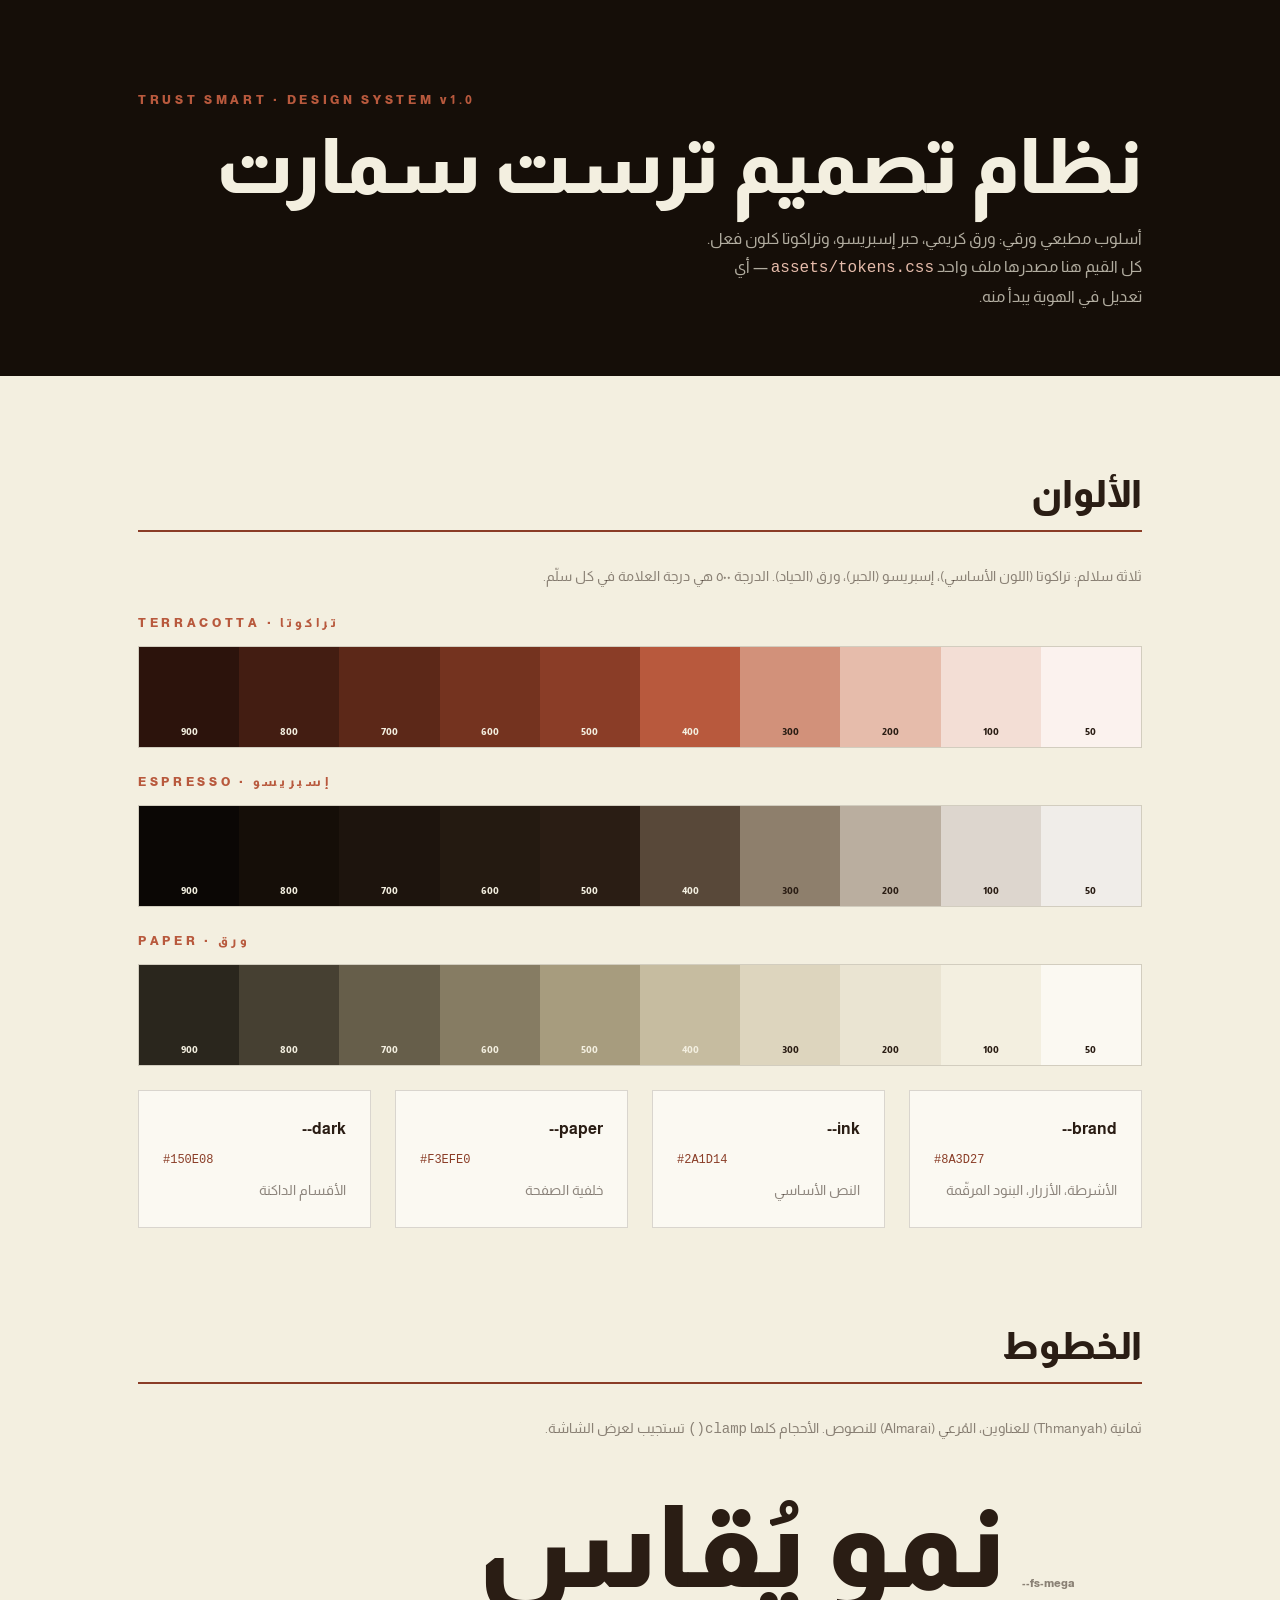
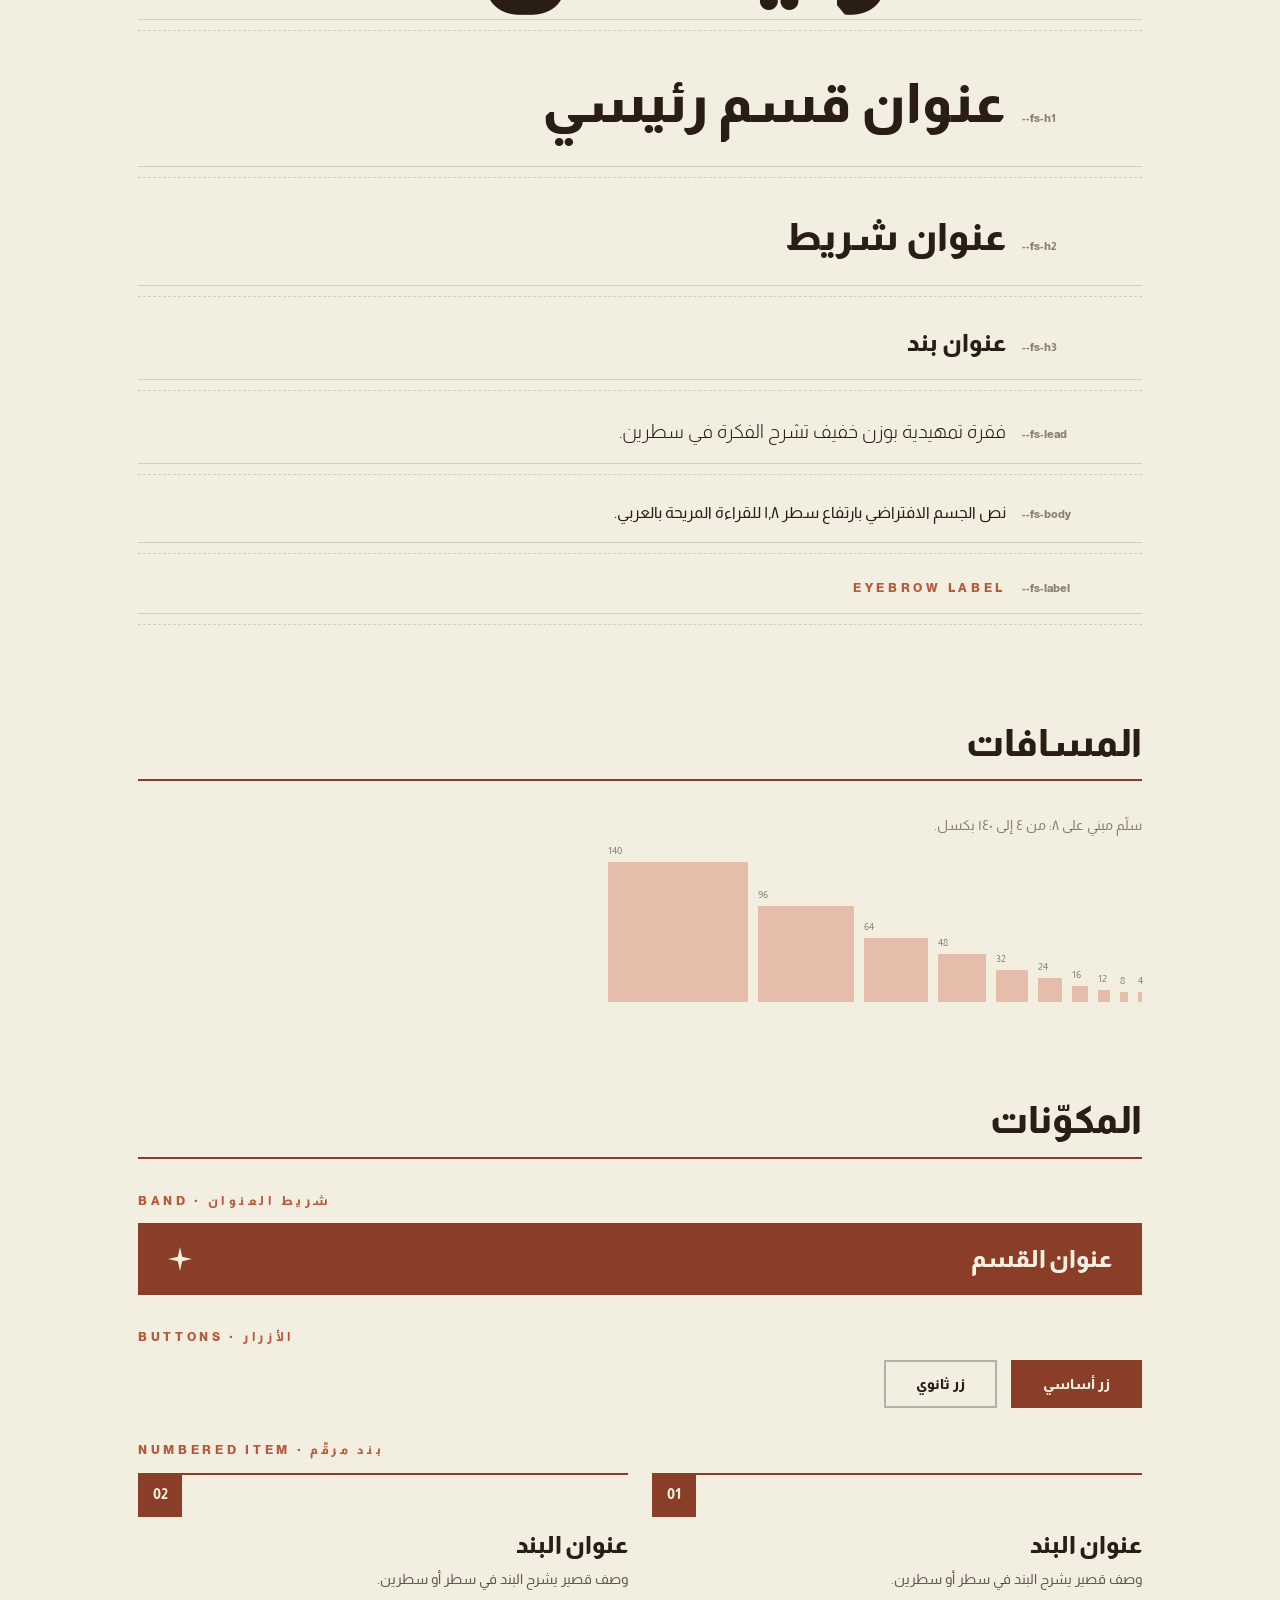
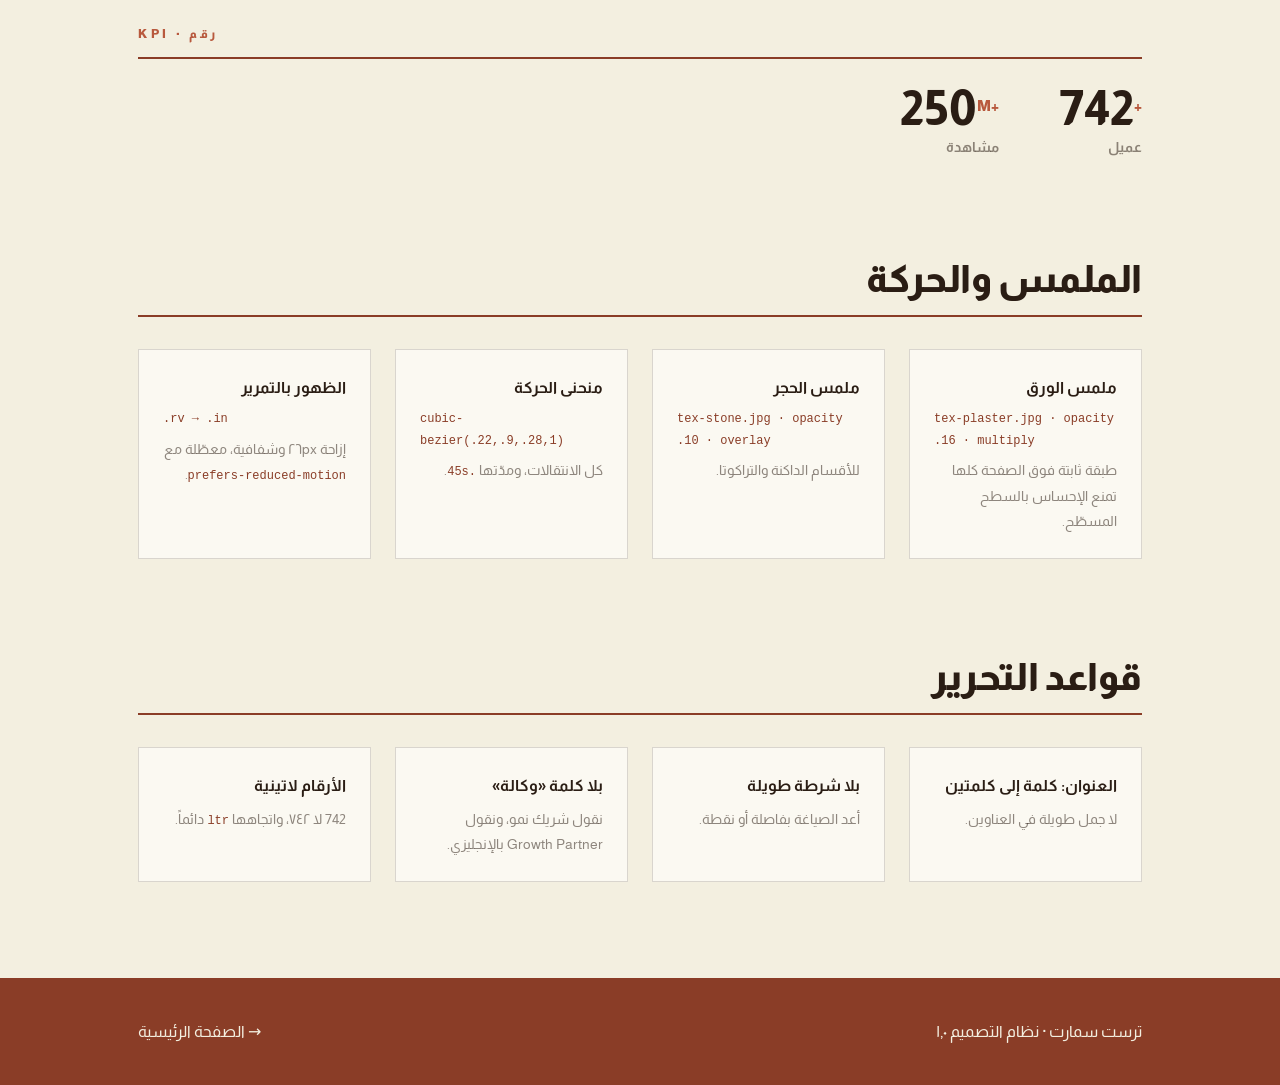
==== design-system.html @ d6670e1e "موقع ترست سمارت: الصفحة الرئيسية ونظام التصميم Co-Authored-By: Claude <noreply@anthropic.com> Claude" ====
<!DOCTYPE html>
<html lang="ar" dir="rtl">
<head>
<meta charset="utf-8">
<meta name="viewport" content="width=device-width, initial-scale=1">
<title>ترست سمارت · نظام التصميم</title>
<link rel="stylesheet" href="assets/tokens.css">
<style>
body{background:var(--paper)}
.wrap{max-width:1100px;margin:0 auto;padding:0 clamp(20px,4vw,48px)}
header.top{background:var(--dark);color:var(--paper);padding:clamp(50px,7vw,90px) 0 clamp(40px,5vw,64px);margin-bottom:var(--sp-9)}
header.top h1{font-size:var(--fs-display);font-weight:900}
header.top p{color:rgba(243,239,224,.7);margin-top:14px;max-width:56ch}
.eb{font-size:var(--fs-label);letter-spacing:.32em;font-weight:800;color:var(--brand-2);direction:ltr;display:block;margin-bottom:12px}
section{margin-bottom:var(--sp-9)}
section>h2{font-size:var(--fs-h2);font-weight:900;padding-bottom:14px;border-bottom:2px solid var(--brand);margin-bottom:var(--sp-6)}
.note{font-size:var(--fs-sm);color:var(--ink-3);margin-bottom:var(--sp-5)}
.ramp{display:grid;grid-template-columns:repeat(10,1fr);margin-bottom:var(--sp-5);border:1px solid var(--line)}
.ramp i{aspect-ratio:1;display:flex;align-items:flex-end;justify-content:center;padding-bottom:6px;
  font-size:10px;font-weight:800;font-style:normal;direction:ltr}
.grid3{display:grid;grid-template-columns:repeat(auto-fit,minmax(230px,1fr));gap:var(--sp-5)}
.card{border:1px solid var(--line);padding:var(--sp-5);background:var(--paper-3)}
.card code{font-size:12px;color:var(--brand);direction:ltr;display:block;margin-top:6px}
.spec{display:flex;align-items:baseline;gap:var(--sp-4);padding:14px 0;border-bottom:1px solid var(--line)}
.spec .lbl{font-size:11px;font-weight:800;color:var(--ink-3);direction:ltr;width:120px;flex:none}
.item{position:relative;padding-top:56px;border-top:2px solid var(--brand)}
.item .mk{position:absolute;top:-2px;inset-inline-start:0;width:44px;height:44px;background:var(--brand);
  color:var(--paper);display:flex;align-items:center;justify-content:center;font-size:14px;font-weight:800;direction:ltr}
.btn{display:inline-flex;align-items:center;gap:12px;background:var(--brand);color:var(--paper);
  border:2px solid var(--brand);padding:14px 30px;font-weight:800;font-size:var(--fs-sm);cursor:pointer;transition:.4s var(--ease)}
.btn:hover{background:transparent;color:var(--brand)}
.btn.ghost{background:transparent;color:var(--ink);border-color:var(--line-2)}
.band{background:var(--brand);color:var(--paper);display:flex;align-items:center;justify-content:space-between;padding:22px 30px}
.band h3{font-size:var(--fs-h3);color:var(--paper);font-weight:900}
.sp{display:flex;align-items:flex-end;gap:10px;flex-wrap:wrap}
.sp i{background:var(--c-200);display:block;position:relative}
.sp i::after{content:attr(data-n);position:absolute;top:-20px;inset-inline-start:0;font-size:10px;color:var(--ink-3);font-style:normal;direction:ltr}
.tx{padding:10px 0;border-bottom:1px dashed var(--line)}
footer{background:var(--brand);color:var(--paper);padding:40px 0;margin-top:var(--sp-9)}
</style>
</head>
<body>

<header class="top">
  <div class="wrap">
    <span class="eb">TRUST SMART · DESIGN SYSTEM v1.0</span>
    <h1>نظام تصميم ترست سمارت</h1>
    <p>أسلوب مطبعي ورقي: ورق كريمي، حبر إسبريسو، وتراكوتا كلون فعل. كل القيم هنا مصدرها ملف واحد
      <code style="direction:ltr;color:var(--c-200)">assets/tokens.css</code> — أي تعديل في الهوية يبدأ منه.</p>
  </div>
</header>

<div class="wrap">

<section>
  <h2>الألوان</h2>
  <p class="note">ثلاثة سلالم: تراكوتا (اللون الأساسي)، إسبريسو (الحبر)، ورق (الحياد). الدرجة ٥٠٠ هي درجة العلامة في كل سلّم.</p>

  <span class="eb">TERRACOTTA · تراكوتا</span>
  <div class="ramp" id="r1"></div>
  <span class="eb">ESPRESSO · إسبريسو</span>
  <div class="ramp" id="r2"></div>
  <span class="eb">PAPER · ورق</span>
  <div class="ramp" id="r3"></div>

  <div class="grid3">
    <div class="card"><b dir="ltr" style="display:block;text-align:right">--brand</b><code>#8A3D27</code><p class="note" style="margin:6px 0 0">الأشرطة، الأزرار، البنود المرقّمة</p></div>
    <div class="card"><b dir="ltr" style="display:block;text-align:right">--ink</b><code>#2A1D14</code><p class="note" style="margin:6px 0 0">النص الأساسي</p></div>
    <div class="card"><b dir="ltr" style="display:block;text-align:right">--paper</b><code>#F3EFE0</code><p class="note" style="margin:6px 0 0">خلفية الصفحة</p></div>
    <div class="card"><b dir="ltr" style="display:block;text-align:right">--dark</b><code>#150E08</code><p class="note" style="margin:6px 0 0">الأقسام الداكنة</p></div>
  </div>
</section>

<section>
  <h2>الخطوط</h2>
  <p class="note">ثمانية (Thmanyah) للعناوين، المُرعي (Almarai) للنصوص. الأحجام كلها <code style="direction:ltr">clamp()</code> تستجيب لعرض الشاشة.</p>
  <div class="tx"><div class="spec"><span class="lbl">--fs-mega</span><span style="font-family:var(--font-display);font-size:var(--fs-mega);font-weight:900;line-height:1">نمو يُقاس</span></div></div>
  <div class="tx"><div class="spec"><span class="lbl">--fs-h1</span><span style="font-family:var(--font-display);font-size:var(--fs-h1);font-weight:900">عنوان قسم رئيسي</span></div></div>
  <div class="tx"><div class="spec"><span class="lbl">--fs-h2</span><span style="font-family:var(--font-display);font-size:var(--fs-h2);font-weight:900">عنوان شريط</span></div></div>
  <div class="tx"><div class="spec"><span class="lbl">--fs-h3</span><span style="font-family:var(--font-display);font-size:var(--fs-h3);font-weight:800">عنوان بند</span></div></div>
  <div class="tx"><div class="spec"><span class="lbl">--fs-lead</span><span style="font-size:var(--fs-lead);font-weight:300">فقرة تمهيدية بوزن خفيف تشرح الفكرة في سطرين.</span></div></div>
  <div class="tx"><div class="spec"><span class="lbl">--fs-body</span><span>نص الجسم الافتراضي بارتفاع سطر ١٫٨ للقراءة المريحة بالعربي.</span></div></div>
  <div class="tx"><div class="spec"><span class="lbl">--fs-label</span><span class="eb" style="margin:0">EYEBROW LABEL</span></div></div>
</section>

<section>
  <h2>المسافات</h2>
  <p class="note">سلّم مبني على ٨: من ٤ إلى ١٤٠ بكسل.</p>
  <div class="sp" id="spscale"></div>
</section>

<section>
  <h2>المكوّنات</h2>

  <span class="eb">BAND · شريط العنوان</span>
  <div class="band" style="margin-bottom:var(--sp-6)"><h3>عنوان القسم</h3>
    <svg width="24" height="24" viewBox="0 0 44 44" style="color:var(--paper)"><path d="M22 0 26 18 44 22 26 26 22 44 18 26 0 22 18 18Z" fill="currentColor"/></svg></div>

  <span class="eb">BUTTONS · الأزرار</span>
  <div style="display:flex;gap:14px;flex-wrap:wrap;margin-bottom:var(--sp-6)">
    <button class="btn">زر أساسي</button>
    <button class="btn ghost">زر ثانوي</button>
  </div>

  <span class="eb">NUMBERED ITEM · بند مرقّم</span>
  <div style="display:grid;grid-template-columns:repeat(auto-fit,minmax(220px,1fr));gap:var(--sp-5);margin-bottom:var(--sp-6)">
    <div class="item"><div class="mk">01</div><h3 style="font-size:var(--fs-h3);font-weight:800;margin-bottom:8px">عنوان البند</h3>
      <p style="font-size:var(--fs-sm);color:var(--ink-2)">وصف قصير يشرح البند في سطر أو سطرين.</p></div>
    <div class="item"><div class="mk">02</div><h3 style="font-size:var(--fs-h3);font-weight:800;margin-bottom:8px">عنوان البند</h3>
      <p style="font-size:var(--fs-sm);color:var(--ink-2)">وصف قصير يشرح البند في سطر أو سطرين.</p></div>
  </div>

  <span class="eb">KPI · رقم</span>
  <div style="border-top:2px solid var(--brand);padding-top:26px;display:flex;gap:60px;flex-wrap:wrap">
    <div><b style="display:block;font-family:var(--font-display);font-size:3rem;font-weight:900;line-height:1;direction:ltr;text-align:right">742<sup style="font-size:.32em;color:var(--brand-2);vertical-align:.9em">+</sup></b>
      <span style="font-size:var(--fs-sm);font-weight:700;color:var(--ink-3)">عميل</span></div>
    <div><b style="display:block;font-family:var(--font-display);font-size:3rem;font-weight:900;line-height:1;direction:ltr;text-align:right">250<sup style="font-size:.32em;color:var(--brand-2);vertical-align:.9em">M+</sup></b>
      <span style="font-size:var(--fs-sm);font-weight:700;color:var(--ink-3)">مشاهدة</span></div>
  </div>
</section>

<section>
  <h2>الملمس والحركة</h2>
  <div class="grid3">
    <div class="card"><b>ملمس الورق</b><code>tex-plaster.jpg · opacity .16 · multiply</code>
      <p class="note" style="margin:6px 0 0">طبقة ثابتة فوق الصفحة كلها تمنع الإحساس بالسطح المسطّح.</p></div>
    <div class="card"><b>ملمس الحجر</b><code>tex-stone.jpg · opacity .10 · overlay</code>
      <p class="note" style="margin:6px 0 0">للأقسام الداكنة والتراكوتا.</p></div>
    <div class="card"><b>منحنى الحركة</b><code>cubic-bezier(.22,.9,.28,1)</code>
      <p class="note" style="margin:6px 0 0">كل الانتقالات، ومدّتها <code style="display:inline">.45s</code>.</p></div>
    <div class="card"><b>الظهور بالتمرير</b><code>.rv → .in</code>
      <p class="note" style="margin:6px 0 0">إزاحة ٢٦px وشفافية، معطّلة مع <code style="display:inline">prefers-reduced-motion</code>.</p></div>
  </div>
</section>

<section>
  <h2>قواعد التحرير</h2>
  <div class="grid3">
    <div class="card"><b>العنوان: كلمة إلى كلمتين</b><p class="note" style="margin:6px 0 0">لا جمل طويلة في العناوين.</p></div>
    <div class="card"><b>بلا شرطة طويلة</b><p class="note" style="margin:6px 0 0">أعد الصياغة بفاصلة أو نقطة.</p></div>
    <div class="card"><b>بلا كلمة «وكالة»</b><p class="note" style="margin:6px 0 0">نقول شريك نمو، ونقول Growth Partner بالإنجليزي.</p></div>
    <div class="card"><b>الأرقام لاتينية</b><p class="note" style="margin:6px 0 0">742 لا ٧٤٢، واتجاهها <code style="display:inline">ltr</code> دائماً.</p></div>
  </div>
</section>

</div>

<footer><div class="wrap" style="display:flex;justify-content:space-between;gap:20px;flex-wrap:wrap">
  <span>ترست سمارت · نظام التصميم ١٫٠</span>
  <a href="site.html">→ الصفحة الرئيسية</a>
</div></footer>

<script>
const steps=['50','100','200','300','400','500','600','700','800','900'];
const ramps={r1:'c',r2:'e',r3:'w'};
for(const [id,pre] of Object.entries(ramps)){
  document.getElementById(id).innerHTML = steps.map(st=>{
    const v=getComputedStyle(document.documentElement).getPropertyValue(`--${pre}-${st}`).trim();
    const light = +st <= 300;
    return `<i style="background:${v};color:${light?'#2A1D14':'#F3EFE0'}">${st}</i>`;
  }).join('');
}
const sizes=[4,8,12,16,24,32,48,64,96,140];
document.getElementById('spscale').innerHTML = sizes.map(n=>
  `<i data-n="${n}" style="width:${n}px;height:${Math.max(n,10)}px"></i>`).join('');
</script>
</body>
</html>
---- assets/tokens.css ----
/* ============================================================
   TRUST SMART — Design Tokens v1.0
   أسلوب مطبعي ورقي: كريمي + تراكوتا + إسبريسو
   مصدر واحد للحقيقة للموقع وشيت نظام التصميم
   ============================================================ */

@font-face{font-family:Almarai;src:url('fonts/Almarai-Light.ttf') format('truetype');font-weight:300;font-display:swap}
@font-face{font-family:Almarai;src:url('fonts/Almarai-Regular.ttf') format('truetype');font-weight:400;font-display:swap}
@font-face{font-family:Almarai;src:url('fonts/Almarai-Bold.ttf') format('truetype');font-weight:700;font-display:swap}
@font-face{font-family:Almarai;src:url('fonts/Almarai-ExtraBold.ttf') format('truetype');font-weight:800;font-display:swap}
@font-face{font-family:Thmanyah;src:url('fonts/thmanyah-Regular.woff2') format('woff2');font-weight:400;font-display:swap}
@font-face{font-family:Thmanyah;src:url('fonts/thmanyah-Bold.woff2') format('woff2');font-weight:700;font-display:swap}
@font-face{font-family:Thmanyah;src:url('fonts/thmanyah-Black.woff2') format('woff2');font-weight:900;font-display:swap}

:root{
  /* ---------- تراكوتا / اللون الأساسي ---------- */
  --c-50:#FBF2EE; --c-100:#F3DED5; --c-200:#E6BCAB; --c-300:#D2917A; --c-400:#B8593D;
  --c-500:#8A3D27; --c-600:#74331F; --c-700:#5C2818; --c-800:#431D12; --c-900:#2C130C;

  /* ---------- إسبريسو / الحبر ---------- */
  --e-50:#F0EDE9; --e-100:#DDD6CE; --e-200:#BAAE9F; --e-300:#8E7F6C; --e-400:#584839;
  --e-500:#2A1D14; --e-600:#241A11; --e-700:#1D140D; --e-800:#150E08; --e-900:#0B0705;

  /* ---------- ورق / الحياد ---------- */
  --w-50:#FBF9F2; --w-100:#F3EFE0; --w-200:#EAE4D2; --w-300:#DDD5BE; --w-400:#C6BCA0;
  --w-500:#A79C7E; --w-600:#867C63; --w-700:#665E4A; --w-800:#464032; --w-900:#2A261D;

  --gold:#C98B4B;

  /* ---------- أدوار ---------- */
  --brand:var(--c-500);
  --brand-2:var(--c-400);
  --ink:var(--e-500);
  --ink-2:rgba(42,29,20,.72);
  --ink-3:rgba(42,29,20,.52);
  --paper:var(--w-100);
  --paper-2:var(--w-200);
  --paper-3:var(--w-50);
  --dark:var(--e-800);
  --deep:var(--e-600);
  --line:rgba(42,29,20,.16);
  --line-2:rgba(42,29,20,.30);
  --line-dark:rgba(243,239,224,.22);

  /* ---------- خطوط ---------- */
  --font-display:Thmanyah,Almarai,system-ui,sans-serif;
  --font-body:Almarai,system-ui,sans-serif;

  /* ---------- سلّم الحجم ---------- */
  --fs-mega:clamp(3rem,9vw,8.5rem);
  --fs-display:clamp(2.4rem,6vw,5rem);
  --fs-h1:clamp(2rem,4.2vw,3.4rem);
  --fs-h2:clamp(1.6rem,3vw,2.5rem);
  --fs-h3:clamp(1.2rem,1.9vw,1.55rem);
  --fs-lead:clamp(1.05rem,1.5vw,1.3rem);
  --fs-body:1rem;
  --fs-sm:.875rem;
  --fs-label:.72rem;

  /* ---------- مسافات ---------- */
  --sp-1:4px; --sp-2:8px; --sp-3:12px; --sp-4:16px; --sp-5:24px;
  --sp-6:32px; --sp-7:48px; --sp-8:64px; --sp-9:96px; --sp-10:140px;

  /* ---------- زوايا وظلال وحركة ---------- */
  --r-0:0px; --r-sm:2px; --r-md:4px; --r-lg:8px; --r-full:999px;
  --sh-1:0 1px 2px rgba(42,29,20,.08);
  --sh-2:0 8px 24px rgba(42,29,20,.10);
  --sh-3:0 24px 60px rgba(42,29,20,.18);
  --ease:cubic-bezier(.22,.9,.28,1);
  --dur:.45s;

  --maxw:1240px;
  --gutter:clamp(20px,4vw,64px);
}

*{box-sizing:border-box}
html{-webkit-text-size-adjust:100%;scroll-behavior:smooth}
body{margin:0;font-family:var(--font-body);color:var(--ink);background:var(--paper);
     font-size:var(--fs-body);line-height:1.8;-webkit-font-smoothing:antialiased}
h1,h2,h3,h4{font-family:var(--font-display);line-height:1.15;margin:0;font-weight:700;letter-spacing:-.01em}
p{margin:0}
a{color:inherit;text-decoration:none}
img{max-width:100%;display:block}
button{font-family:inherit}
::selection{background:var(--brand);color:var(--paper)}
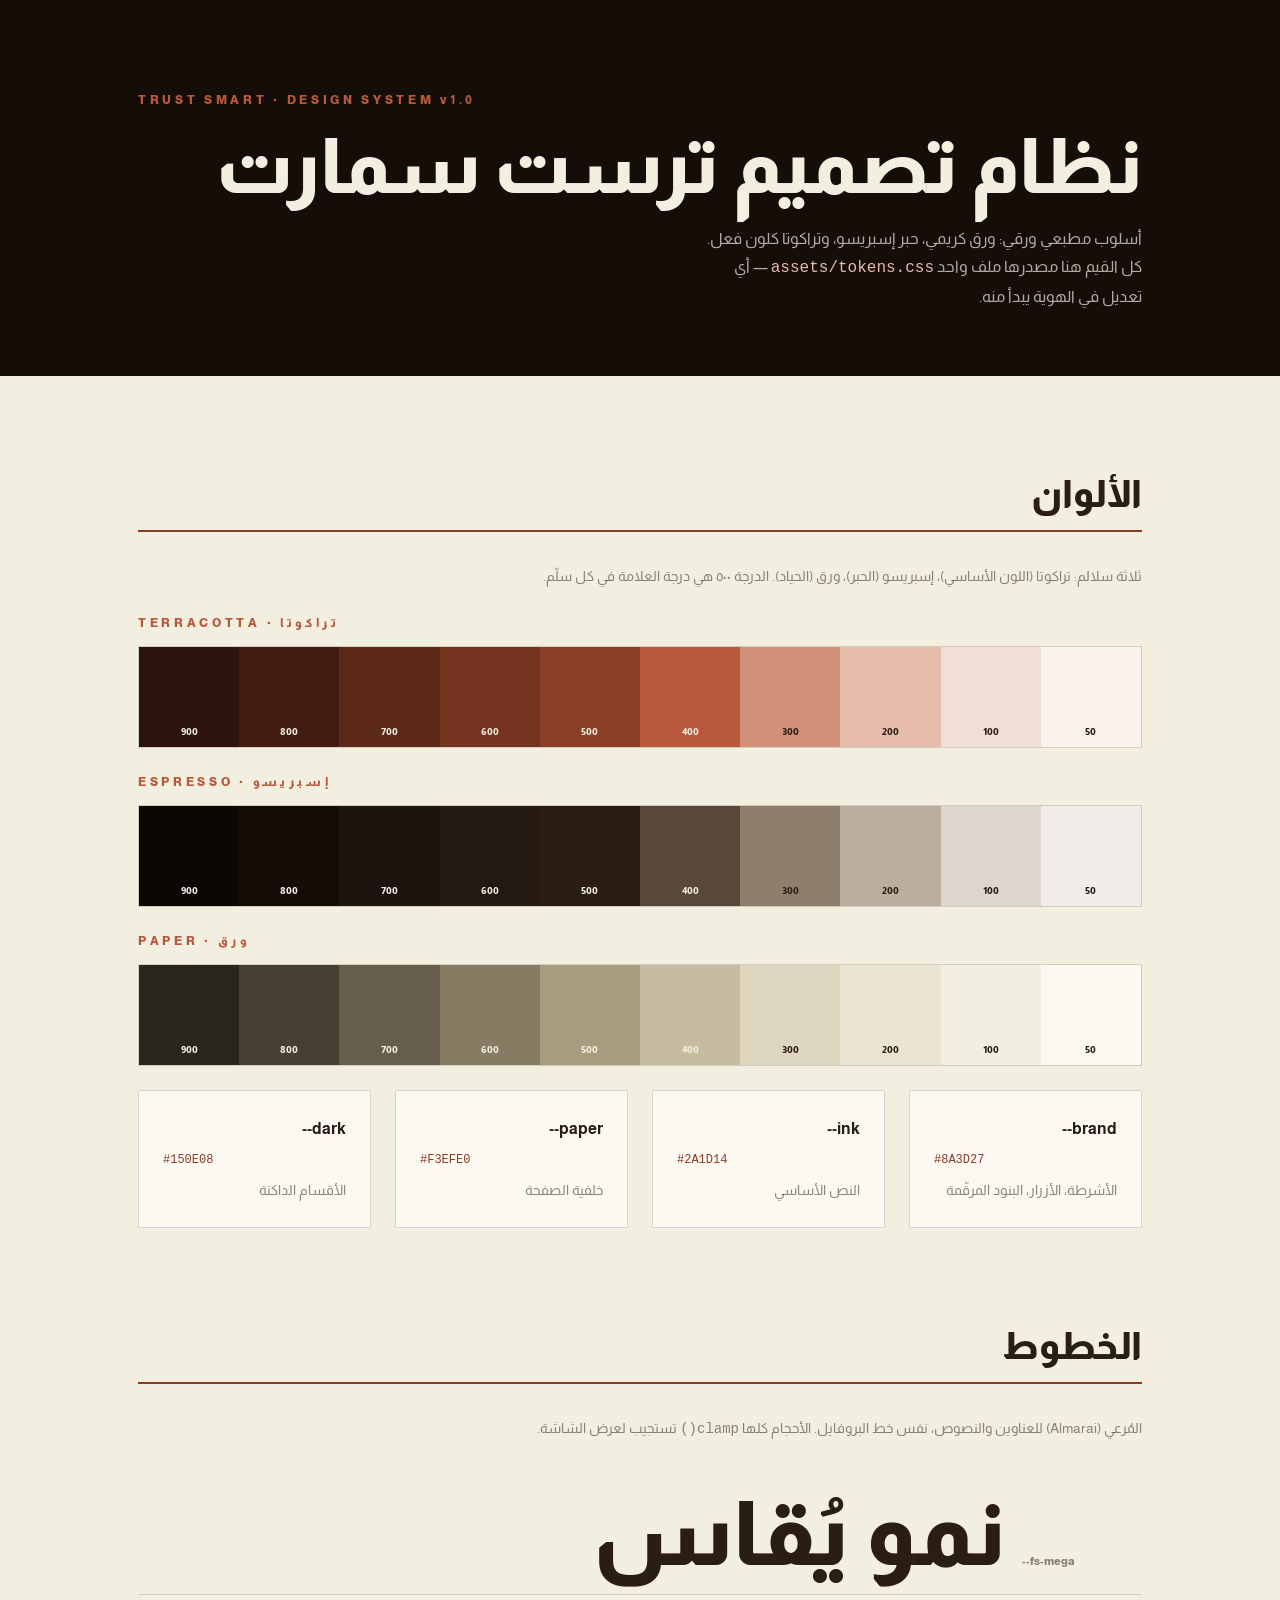
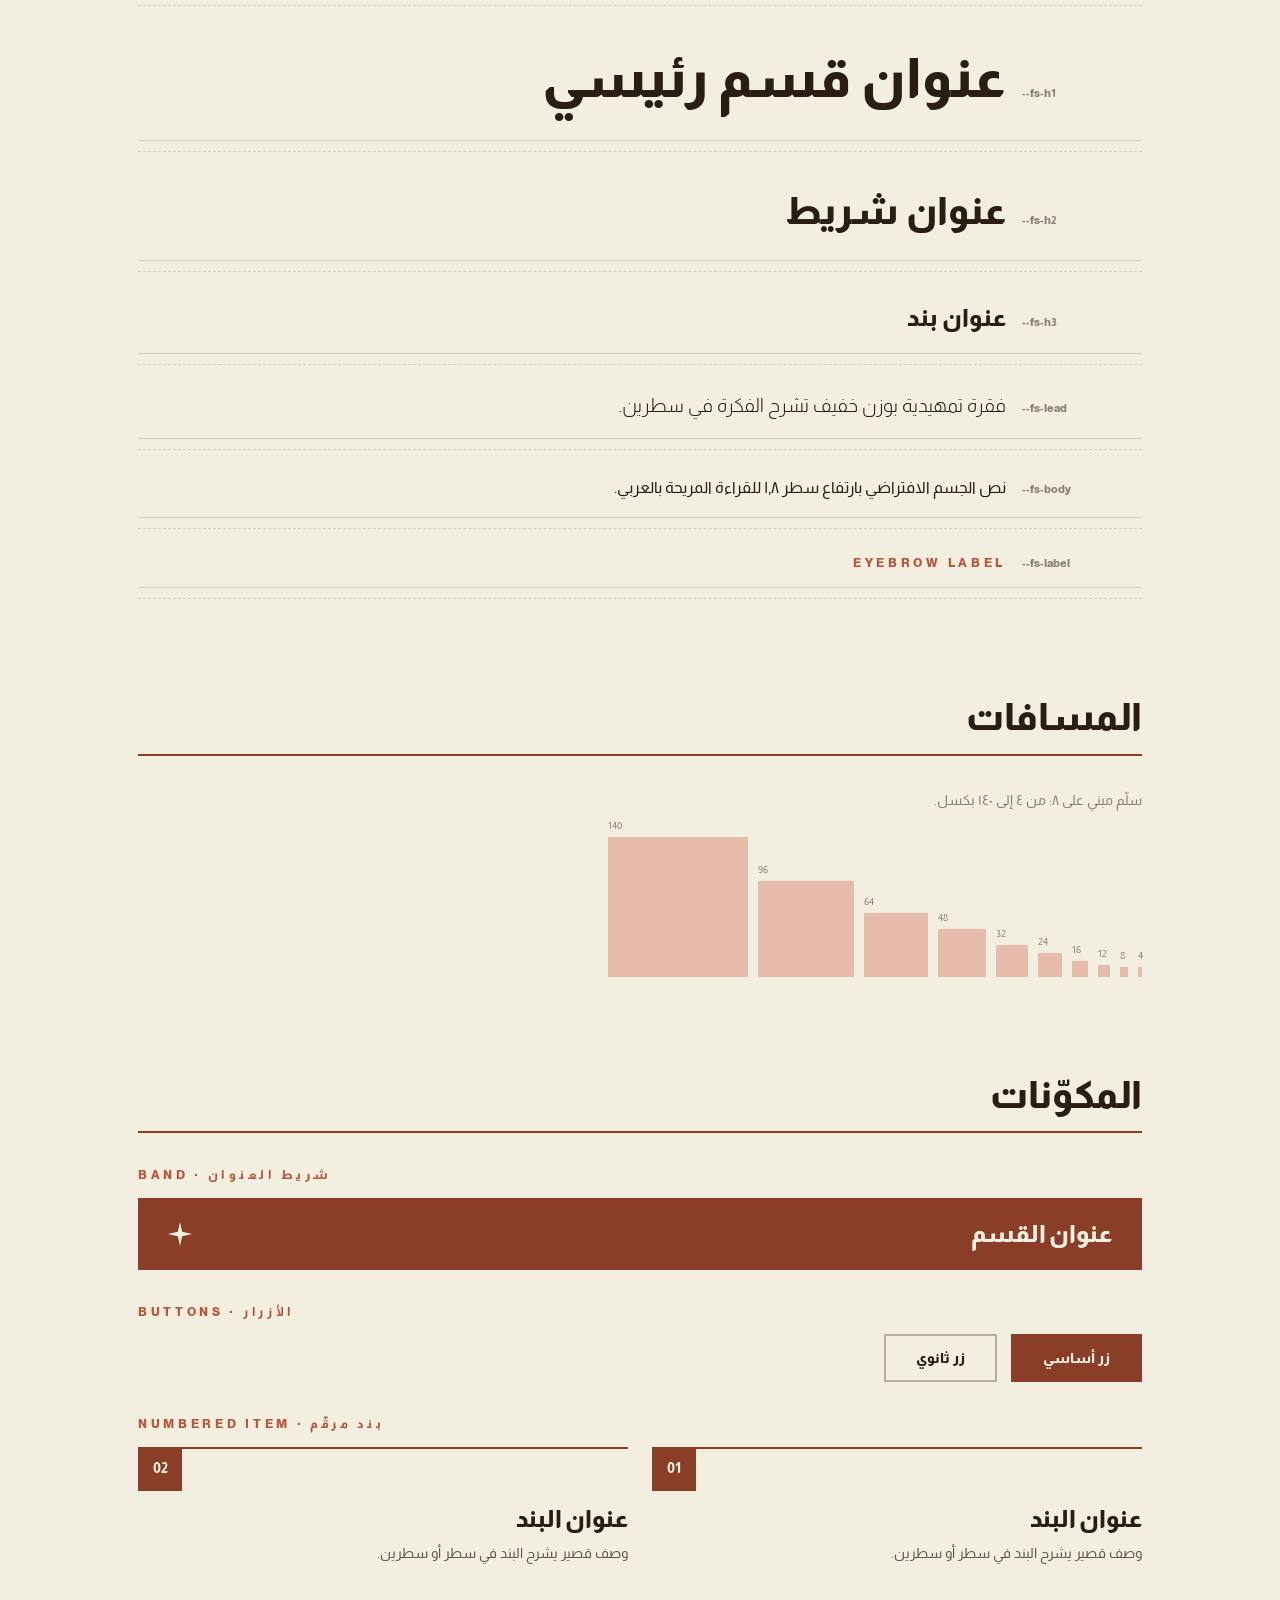
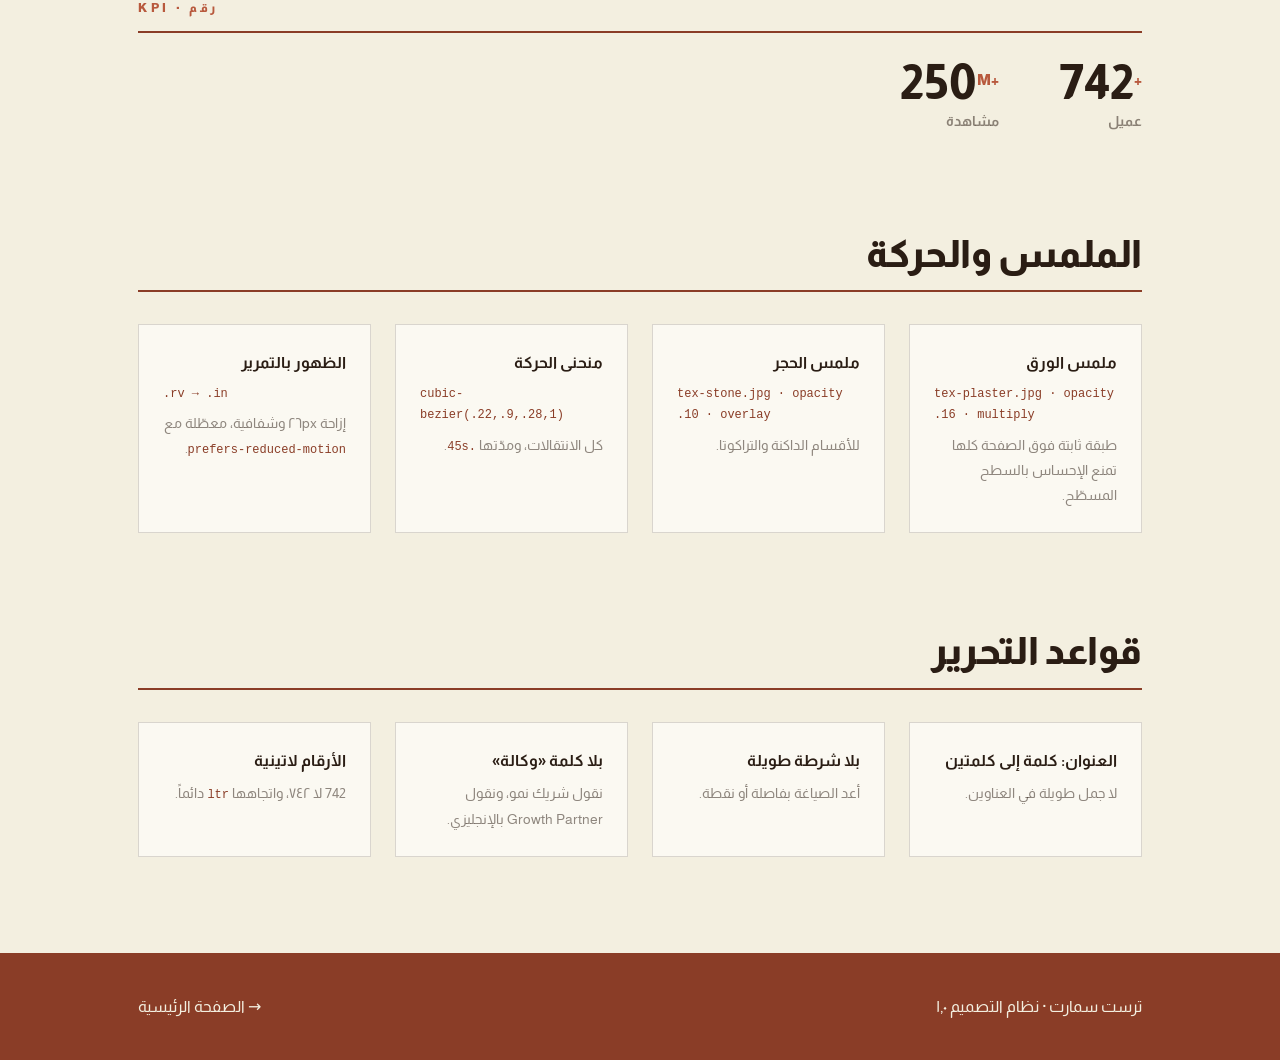
==== commit 12cdec4e: "الخط: المُرعي في كل الموقع مثل البروفايل، وحذف ثمانية Co-Authored-By: Claude <noreply@anthropic.com>" ====
--- a/design-system.html
+++ b/design-system.html
@@ -9,11 +9,11 @@
 body{background:var(--paper)}
 .wrap{max-width:1100px;margin:0 auto;padding:0 clamp(20px,4vw,48px)}
 header.top{background:var(--dark);color:var(--paper);padding:clamp(50px,7vw,90px) 0 clamp(40px,5vw,64px);margin-bottom:var(--sp-9)}
-header.top h1{font-size:var(--fs-display);font-weight:900}
+header.top h1{font-size:var(--fs-display);font-weight:800}
 header.top p{color:rgba(243,239,224,.7);margin-top:14px;max-width:56ch}
 .eb{font-size:var(--fs-label);letter-spacing:.32em;font-weight:800;color:var(--brand-2);direction:ltr;display:block;margin-bottom:12px}
 section{margin-bottom:var(--sp-9)}
-section>h2{font-size:var(--fs-h2);font-weight:900;padding-bottom:14px;border-bottom:2px solid var(--brand);margin-bottom:var(--sp-6)}
+section>h2{font-size:var(--fs-h2);font-weight:800;padding-bottom:14px;border-bottom:2px solid var(--brand);margin-bottom:var(--sp-6)}
 .note{font-size:var(--fs-sm);color:var(--ink-3);margin-bottom:var(--sp-5)}
 .ramp{display:grid;grid-template-columns:repeat(10,1fr);margin-bottom:var(--sp-5);border:1px solid var(--line)}
 .ramp i{aspect-ratio:1;display:flex;align-items:flex-end;justify-content:center;padding-bottom:6px;
@@ -31,7 +31,7 @@
 .btn:hover{background:transparent;color:var(--brand)}
 .btn.ghost{background:transparent;color:var(--ink);border-color:var(--line-2)}
 .band{background:var(--brand);color:var(--paper);display:flex;align-items:center;justify-content:space-between;padding:22px 30px}
-.band h3{font-size:var(--fs-h3);color:var(--paper);font-weight:900}
+.band h3{font-size:var(--fs-h3);color:var(--paper);font-weight:800}
 .sp{display:flex;align-items:flex-end;gap:10px;flex-wrap:wrap}
 .sp i{background:var(--c-200);display:block;position:relative}
 .sp i::after{content:attr(data-n);position:absolute;top:-20px;inset-inline-start:0;font-size:10px;color:var(--ink-3);font-style:normal;direction:ltr}
@@ -73,10 +73,10 @@
 
 <section>
   <h2>الخطوط</h2>
-  <p class="note">ثمانية (Thmanyah) للعناوين، المُرعي (Almarai) للنصوص. الأحجام كلها <code style="direction:ltr">clamp()</code> تستجيب لعرض الشاشة.</p>
-  <div class="tx"><div class="spec"><span class="lbl">--fs-mega</span><span style="font-family:var(--font-display);font-size:var(--fs-mega);font-weight:900;line-height:1">نمو يُقاس</span></div></div>
-  <div class="tx"><div class="spec"><span class="lbl">--fs-h1</span><span style="font-family:var(--font-display);font-size:var(--fs-h1);font-weight:900">عنوان قسم رئيسي</span></div></div>
-  <div class="tx"><div class="spec"><span class="lbl">--fs-h2</span><span style="font-family:var(--font-display);font-size:var(--fs-h2);font-weight:900">عنوان شريط</span></div></div>
+  <p class="note">المُرعي (Almarai) للعناوين والنصوص، نفس خط البروفايل. الأحجام كلها <code style="direction:ltr">clamp()</code> تستجيب لعرض الشاشة.</p>
+  <div class="tx"><div class="spec"><span class="lbl">--fs-mega</span><span style="font-family:var(--font-display);font-size:var(--fs-mega);font-weight:800;line-height:1">نمو يُقاس</span></div></div>
+  <div class="tx"><div class="spec"><span class="lbl">--fs-h1</span><span style="font-family:var(--font-display);font-size:var(--fs-h1);font-weight:800">عنوان قسم رئيسي</span></div></div>
+  <div class="tx"><div class="spec"><span class="lbl">--fs-h2</span><span style="font-family:var(--font-display);font-size:var(--fs-h2);font-weight:800">عنوان شريط</span></div></div>
   <div class="tx"><div class="spec"><span class="lbl">--fs-h3</span><span style="font-family:var(--font-display);font-size:var(--fs-h3);font-weight:800">عنوان بند</span></div></div>
   <div class="tx"><div class="spec"><span class="lbl">--fs-lead</span><span style="font-size:var(--fs-lead);font-weight:300">فقرة تمهيدية بوزن خفيف تشرح الفكرة في سطرين.</span></div></div>
   <div class="tx"><div class="spec"><span class="lbl">--fs-body</span><span>نص الجسم الافتراضي بارتفاع سطر ١٫٨ للقراءة المريحة بالعربي.</span></div></div>
@@ -112,9 +112,9 @@
 
   <span class="eb">KPI · رقم</span>
   <div style="border-top:2px solid var(--brand);padding-top:26px;display:flex;gap:60px;flex-wrap:wrap">
-    <div><b style="display:block;font-family:var(--font-display);font-size:3rem;font-weight:900;line-height:1;direction:ltr;text-align:right">742<sup style="font-size:.32em;color:var(--brand-2);vertical-align:.9em">+</sup></b>
+    <div><b style="display:block;font-family:var(--font-display);font-size:3rem;font-weight:800;line-height:1;direction:ltr;text-align:right">742<sup style="font-size:.32em;color:var(--brand-2);vertical-align:.9em">+</sup></b>
       <span style="font-size:var(--fs-sm);font-weight:700;color:var(--ink-3)">عميل</span></div>
-    <div><b style="display:block;font-family:var(--font-display);font-size:3rem;font-weight:900;line-height:1;direction:ltr;text-align:right">250<sup style="font-size:.32em;color:var(--brand-2);vertical-align:.9em">M+</sup></b>
+    <div><b style="display:block;font-family:var(--font-display);font-size:3rem;font-weight:800;line-height:1;direction:ltr;text-align:right">250<sup style="font-size:.32em;color:var(--brand-2);vertical-align:.9em">M+</sup></b>
       <span style="font-size:var(--fs-sm);font-weight:700;color:var(--ink-3)">مشاهدة</span></div>
   </div>
 </section>
--- a/assets/tokens.css
+++ b/assets/tokens.css
@@ -8,9 +8,6 @@
 @font-face{font-family:Almarai;src:url('fonts/Almarai-Regular.ttf') format('truetype');font-weight:400;font-display:swap}
 @font-face{font-family:Almarai;src:url('fonts/Almarai-Bold.ttf') format('truetype');font-weight:700;font-display:swap}
 @font-face{font-family:Almarai;src:url('fonts/Almarai-ExtraBold.ttf') format('truetype');font-weight:800;font-display:swap}
-@font-face{font-family:Thmanyah;src:url('fonts/thmanyah-Regular.woff2') format('woff2');font-weight:400;font-display:swap}
-@font-face{font-family:Thmanyah;src:url('fonts/thmanyah-Bold.woff2') format('woff2');font-weight:700;font-display:swap}
-@font-face{font-family:Thmanyah;src:url('fonts/thmanyah-Black.woff2') format('woff2');font-weight:900;font-display:swap}
 
 :root{
   /* ---------- تراكوتا / اللون الأساسي ---------- */
@@ -43,11 +40,11 @@
   --line-dark:rgba(243,239,224,.22);
 
   /* ---------- خطوط ---------- */
-  --font-display:Thmanyah,Almarai,system-ui,sans-serif;
+  --font-display:Almarai,system-ui,sans-serif;
   --font-body:Almarai,system-ui,sans-serif;
 
   /* ---------- سلّم الحجم ---------- */
-  --fs-mega:clamp(3rem,9vw,8.5rem);
+  --fs-mega:clamp(3rem,8vw,5.6rem);
   --fs-display:clamp(2.4rem,6vw,5rem);
   --fs-h1:clamp(2rem,4.2vw,3.4rem);
   --fs-h2:clamp(1.6rem,3vw,2.5rem);
@@ -77,7 +74,7 @@
 html{-webkit-text-size-adjust:100%;scroll-behavior:smooth}
 body{margin:0;font-family:var(--font-body);color:var(--ink);background:var(--paper);
      font-size:var(--fs-body);line-height:1.8;-webkit-font-smoothing:antialiased}
-h1,h2,h3,h4{font-family:var(--font-display);line-height:1.15;margin:0;font-weight:700;letter-spacing:-.01em}
+h1,h2,h3,h4{font-family:var(--font-display);line-height:1.15;margin:0;font-weight:800;letter-spacing:-.01em}
 p{margin:0}
 a{color:inherit;text-decoration:none}
 img{max-width:100%;display:block}
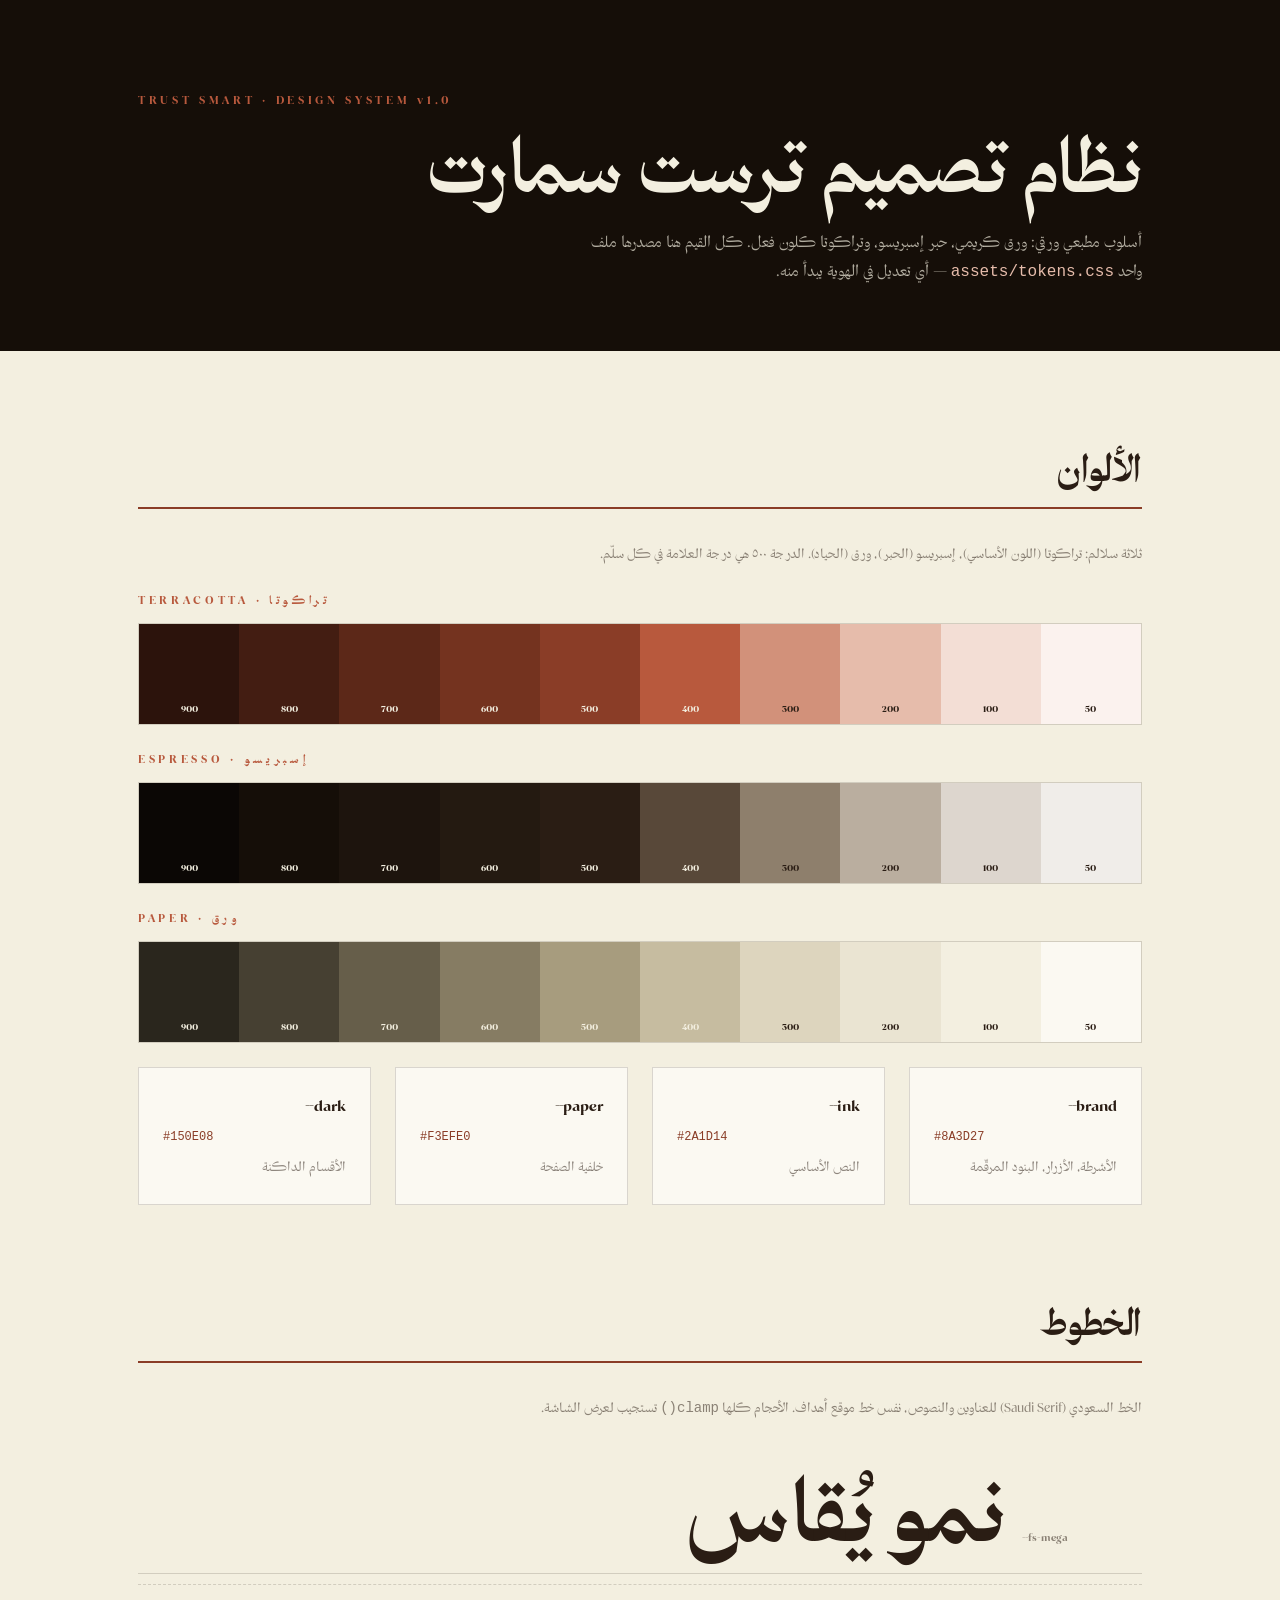
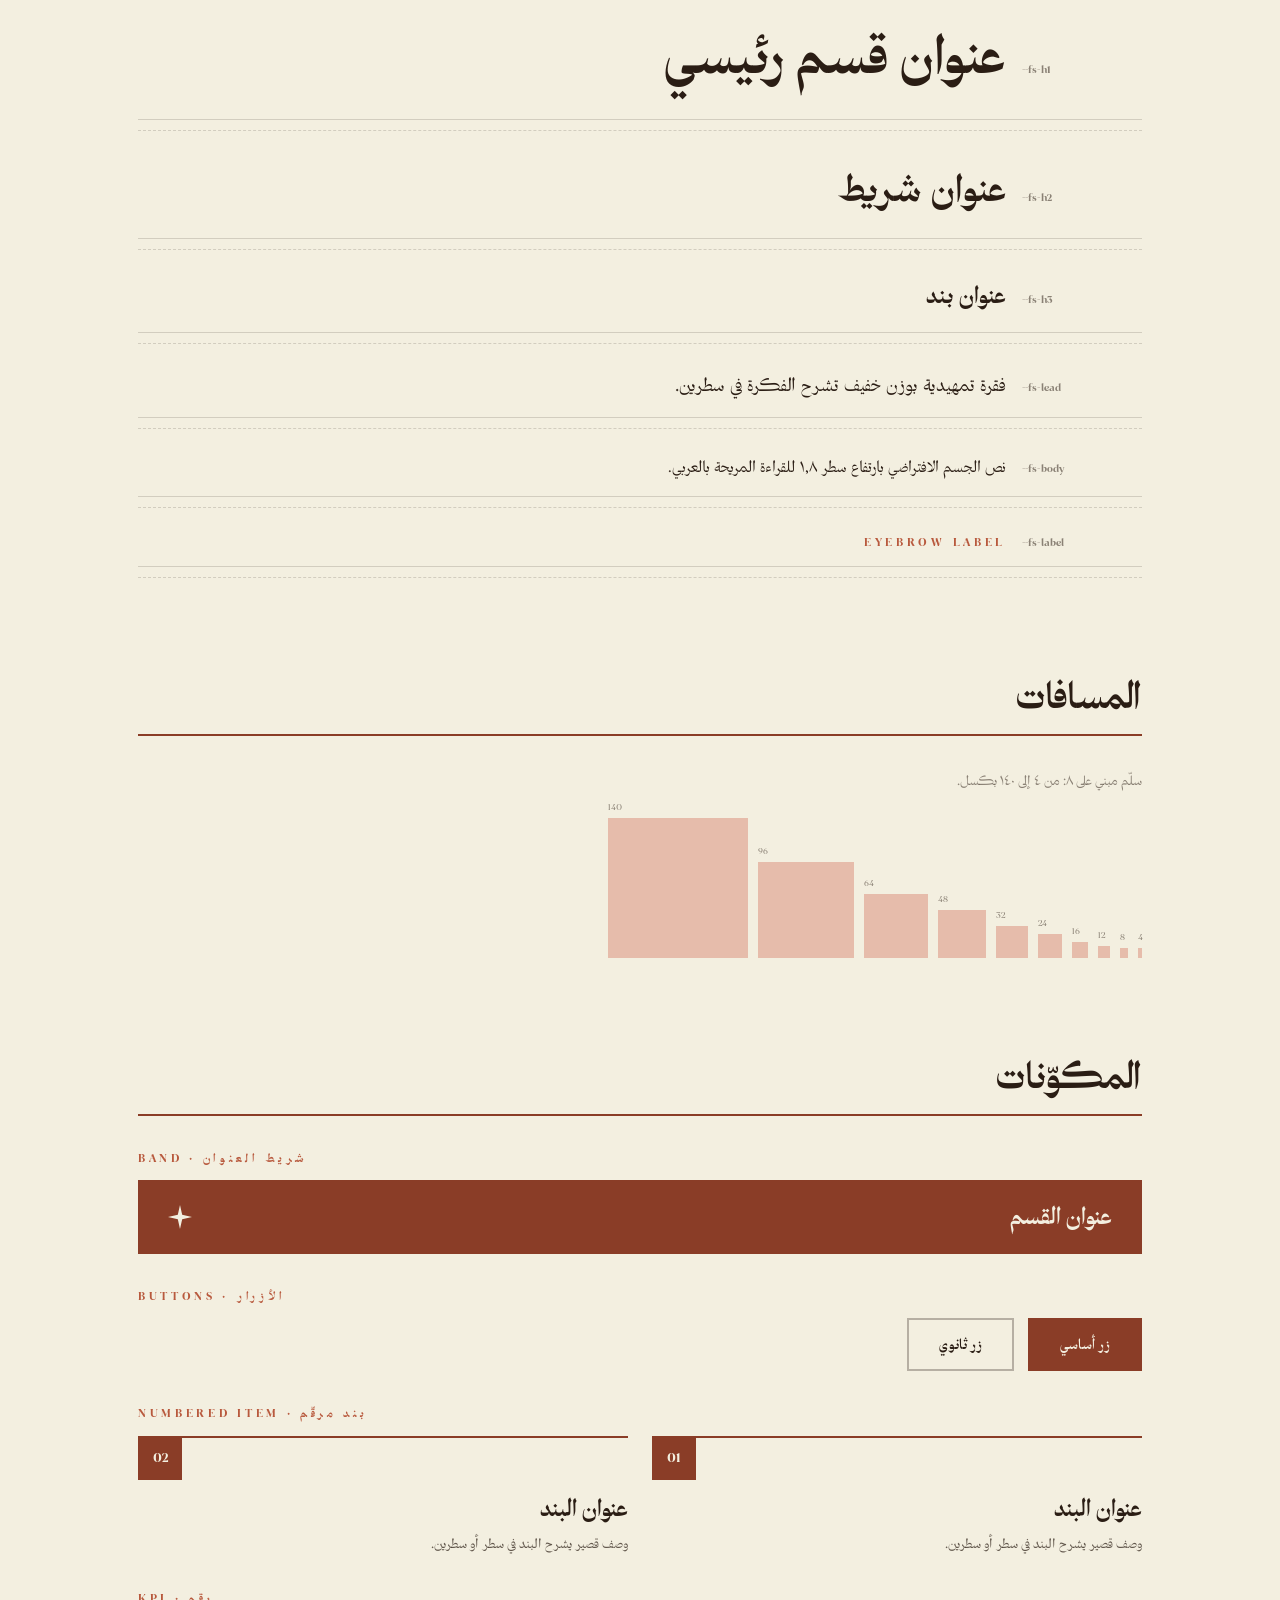
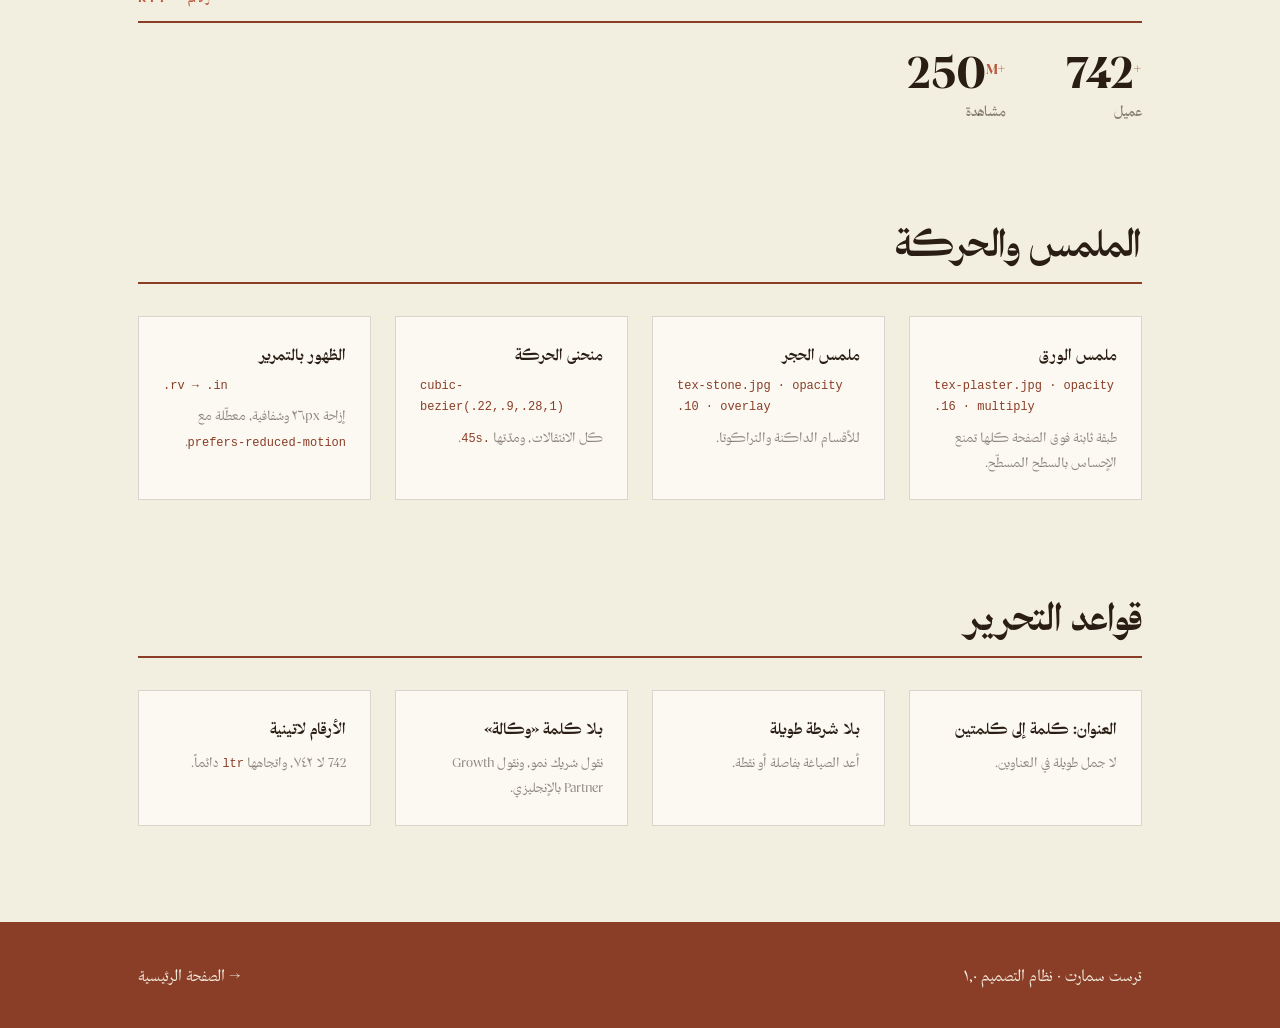
==== commit f4ccdfc9: "الخط: الخط السعودي (Saudi Serif) مثل موقع أهداف Co-Authored-By: Claude <noreply@anthropic.com> Claud" ====
--- a/design-system.html
+++ b/design-system.html
@@ -9,29 +9,29 @@
 body{background:var(--paper)}
 .wrap{max-width:1100px;margin:0 auto;padding:0 clamp(20px,4vw,48px)}
 header.top{background:var(--dark);color:var(--paper);padding:clamp(50px,7vw,90px) 0 clamp(40px,5vw,64px);margin-bottom:var(--sp-9)}
-header.top h1{font-size:var(--fs-display);font-weight:800}
+header.top h1{font-size:var(--fs-display);font-weight:700}
 header.top p{color:rgba(243,239,224,.7);margin-top:14px;max-width:56ch}
-.eb{font-size:var(--fs-label);letter-spacing:.32em;font-weight:800;color:var(--brand-2);direction:ltr;display:block;margin-bottom:12px}
+.eb{font-size:var(--fs-label);letter-spacing:.32em;font-weight:700;color:var(--brand-2);direction:ltr;display:block;margin-bottom:12px}
 section{margin-bottom:var(--sp-9)}
-section>h2{font-size:var(--fs-h2);font-weight:800;padding-bottom:14px;border-bottom:2px solid var(--brand);margin-bottom:var(--sp-6)}
+section>h2{font-size:var(--fs-h2);font-weight:700;padding-bottom:14px;border-bottom:2px solid var(--brand);margin-bottom:var(--sp-6)}
 .note{font-size:var(--fs-sm);color:var(--ink-3);margin-bottom:var(--sp-5)}
 .ramp{display:grid;grid-template-columns:repeat(10,1fr);margin-bottom:var(--sp-5);border:1px solid var(--line)}
 .ramp i{aspect-ratio:1;display:flex;align-items:flex-end;justify-content:center;padding-bottom:6px;
-  font-size:10px;font-weight:800;font-style:normal;direction:ltr}
+  font-size:10px;font-weight:700;font-style:normal;direction:ltr}
 .grid3{display:grid;grid-template-columns:repeat(auto-fit,minmax(230px,1fr));gap:var(--sp-5)}
 .card{border:1px solid var(--line);padding:var(--sp-5);background:var(--paper-3)}
 .card code{font-size:12px;color:var(--brand);direction:ltr;display:block;margin-top:6px}
 .spec{display:flex;align-items:baseline;gap:var(--sp-4);padding:14px 0;border-bottom:1px solid var(--line)}
-.spec .lbl{font-size:11px;font-weight:800;color:var(--ink-3);direction:ltr;width:120px;flex:none}
+.spec .lbl{font-size:11px;font-weight:700;color:var(--ink-3);direction:ltr;width:120px;flex:none}
 .item{position:relative;padding-top:56px;border-top:2px solid var(--brand)}
 .item .mk{position:absolute;top:-2px;inset-inline-start:0;width:44px;height:44px;background:var(--brand);
-  color:var(--paper);display:flex;align-items:center;justify-content:center;font-size:14px;font-weight:800;direction:ltr}
+  color:var(--paper);display:flex;align-items:center;justify-content:center;font-size:14px;font-weight:700;direction:ltr}
 .btn{display:inline-flex;align-items:center;gap:12px;background:var(--brand);color:var(--paper);
-  border:2px solid var(--brand);padding:14px 30px;font-weight:800;font-size:var(--fs-sm);cursor:pointer;transition:.4s var(--ease)}
+  border:2px solid var(--brand);padding:14px 30px;font-weight:700;font-size:var(--fs-sm);cursor:pointer;transition:.4s var(--ease)}
 .btn:hover{background:transparent;color:var(--brand)}
 .btn.ghost{background:transparent;color:var(--ink);border-color:var(--line-2)}
 .band{background:var(--brand);color:var(--paper);display:flex;align-items:center;justify-content:space-between;padding:22px 30px}
-.band h3{font-size:var(--fs-h3);color:var(--paper);font-weight:800}
+.band h3{font-size:var(--fs-h3);color:var(--paper);font-weight:700}
 .sp{display:flex;align-items:flex-end;gap:10px;flex-wrap:wrap}
 .sp i{background:var(--c-200);display:block;position:relative}
 .sp i::after{content:attr(data-n);position:absolute;top:-20px;inset-inline-start:0;font-size:10px;color:var(--ink-3);font-style:normal;direction:ltr}
@@ -73,11 +73,11 @@
 
 <section>
   <h2>الخطوط</h2>
-  <p class="note">المُرعي (Almarai) للعناوين والنصوص، نفس خط البروفايل. الأحجام كلها <code style="direction:ltr">clamp()</code> تستجيب لعرض الشاشة.</p>
-  <div class="tx"><div class="spec"><span class="lbl">--fs-mega</span><span style="font-family:var(--font-display);font-size:var(--fs-mega);font-weight:800;line-height:1">نمو يُقاس</span></div></div>
-  <div class="tx"><div class="spec"><span class="lbl">--fs-h1</span><span style="font-family:var(--font-display);font-size:var(--fs-h1);font-weight:800">عنوان قسم رئيسي</span></div></div>
-  <div class="tx"><div class="spec"><span class="lbl">--fs-h2</span><span style="font-family:var(--font-display);font-size:var(--fs-h2);font-weight:800">عنوان شريط</span></div></div>
-  <div class="tx"><div class="spec"><span class="lbl">--fs-h3</span><span style="font-family:var(--font-display);font-size:var(--fs-h3);font-weight:800">عنوان بند</span></div></div>
+  <p class="note">الخط السعودي (Saudi Serif) للعناوين والنصوص، نفس خط موقع أهداف. الأحجام كلها <code style="direction:ltr">clamp()</code> تستجيب لعرض الشاشة.</p>
+  <div class="tx"><div class="spec"><span class="lbl">--fs-mega</span><span style="font-family:var(--font-display);font-size:var(--fs-mega);font-weight:700;line-height:1">نمو يُقاس</span></div></div>
+  <div class="tx"><div class="spec"><span class="lbl">--fs-h1</span><span style="font-family:var(--font-display);font-size:var(--fs-h1);font-weight:700">عنوان قسم رئيسي</span></div></div>
+  <div class="tx"><div class="spec"><span class="lbl">--fs-h2</span><span style="font-family:var(--font-display);font-size:var(--fs-h2);font-weight:700">عنوان شريط</span></div></div>
+  <div class="tx"><div class="spec"><span class="lbl">--fs-h3</span><span style="font-family:var(--font-display);font-size:var(--fs-h3);font-weight:700">عنوان بند</span></div></div>
   <div class="tx"><div class="spec"><span class="lbl">--fs-lead</span><span style="font-size:var(--fs-lead);font-weight:300">فقرة تمهيدية بوزن خفيف تشرح الفكرة في سطرين.</span></div></div>
   <div class="tx"><div class="spec"><span class="lbl">--fs-body</span><span>نص الجسم الافتراضي بارتفاع سطر ١٫٨ للقراءة المريحة بالعربي.</span></div></div>
   <div class="tx"><div class="spec"><span class="lbl">--fs-label</span><span class="eb" style="margin:0">EYEBROW LABEL</span></div></div>
@@ -104,17 +104,17 @@
 
   <span class="eb">NUMBERED ITEM · بند مرقّم</span>
   <div style="display:grid;grid-template-columns:repeat(auto-fit,minmax(220px,1fr));gap:var(--sp-5);margin-bottom:var(--sp-6)">
-    <div class="item"><div class="mk">01</div><h3 style="font-size:var(--fs-h3);font-weight:800;margin-bottom:8px">عنوان البند</h3>
+    <div class="item"><div class="mk">01</div><h3 style="font-size:var(--fs-h3);font-weight:700;margin-bottom:8px">عنوان البند</h3>
       <p style="font-size:var(--fs-sm);color:var(--ink-2)">وصف قصير يشرح البند في سطر أو سطرين.</p></div>
-    <div class="item"><div class="mk">02</div><h3 style="font-size:var(--fs-h3);font-weight:800;margin-bottom:8px">عنوان البند</h3>
+    <div class="item"><div class="mk">02</div><h3 style="font-size:var(--fs-h3);font-weight:700;margin-bottom:8px">عنوان البند</h3>
       <p style="font-size:var(--fs-sm);color:var(--ink-2)">وصف قصير يشرح البند في سطر أو سطرين.</p></div>
   </div>
 
   <span class="eb">KPI · رقم</span>
   <div style="border-top:2px solid var(--brand);padding-top:26px;display:flex;gap:60px;flex-wrap:wrap">
-    <div><b style="display:block;font-family:var(--font-display);font-size:3rem;font-weight:800;line-height:1;direction:ltr;text-align:right">742<sup style="font-size:.32em;color:var(--brand-2);vertical-align:.9em">+</sup></b>
+    <div><b style="display:block;font-family:var(--font-display);font-size:3rem;font-weight:700;line-height:1;direction:ltr;text-align:right">742<sup style="font-size:.32em;color:var(--brand-2);vertical-align:.9em">+</sup></b>
       <span style="font-size:var(--fs-sm);font-weight:700;color:var(--ink-3)">عميل</span></div>
-    <div><b style="display:block;font-family:var(--font-display);font-size:3rem;font-weight:800;line-height:1;direction:ltr;text-align:right">250<sup style="font-size:.32em;color:var(--brand-2);vertical-align:.9em">M+</sup></b>
+    <div><b style="display:block;font-family:var(--font-display);font-size:3rem;font-weight:700;line-height:1;direction:ltr;text-align:right">250<sup style="font-size:.32em;color:var(--brand-2);vertical-align:.9em">M+</sup></b>
       <span style="font-size:var(--fs-sm);font-weight:700;color:var(--ink-3)">مشاهدة</span></div>
   </div>
 </section>
--- a/assets/tokens.css
+++ b/assets/tokens.css
@@ -4,6 +4,9 @@
    مصدر واحد للحقيقة للموقع وشيت نظام التصميم
    ============================================================ */
 
+@font-face{font-family:'Saudi Serif';src:url('fonts/SaudiSerif-Regular.ttf') format('truetype');font-weight:400;font-display:swap}
+@font-face{font-family:'Saudi Serif';src:url('fonts/SaudiSerif-Medium.ttf') format('truetype');font-weight:500;font-display:swap}
+@font-face{font-family:'Saudi Serif';src:url('fonts/SaudiSerif-Bold.ttf') format('truetype');font-weight:700;font-display:swap}
 @font-face{font-family:Almarai;src:url('fonts/Almarai-Light.ttf') format('truetype');font-weight:300;font-display:swap}
 @font-face{font-family:Almarai;src:url('fonts/Almarai-Regular.ttf') format('truetype');font-weight:400;font-display:swap}
 @font-face{font-family:Almarai;src:url('fonts/Almarai-Bold.ttf') format('truetype');font-weight:700;font-display:swap}
@@ -40,8 +43,8 @@
   --line-dark:rgba(243,239,224,.22);
 
   /* ---------- خطوط ---------- */
-  --font-display:Almarai,system-ui,sans-serif;
-  --font-body:Almarai,system-ui,sans-serif;
+  --font-display:'Saudi Serif',Almarai,Georgia,serif;
+  --font-body:'Saudi Serif',Almarai,Georgia,serif;
 
   /* ---------- سلّم الحجم ---------- */
   --fs-mega:clamp(3rem,8vw,5.6rem);
@@ -74,7 +77,7 @@
 html{-webkit-text-size-adjust:100%;scroll-behavior:smooth}
 body{margin:0;font-family:var(--font-body);color:var(--ink);background:var(--paper);
      font-size:var(--fs-body);line-height:1.8;-webkit-font-smoothing:antialiased}
-h1,h2,h3,h4{font-family:var(--font-display);line-height:1.15;margin:0;font-weight:800;letter-spacing:-.01em}
+h1,h2,h3,h4{font-family:var(--font-display);line-height:1.2;margin:0;font-weight:700;letter-spacing:-.01em}
 p{margin:0}
 a{color:inherit;text-decoration:none}
 img{max-width:100%;display:block}
